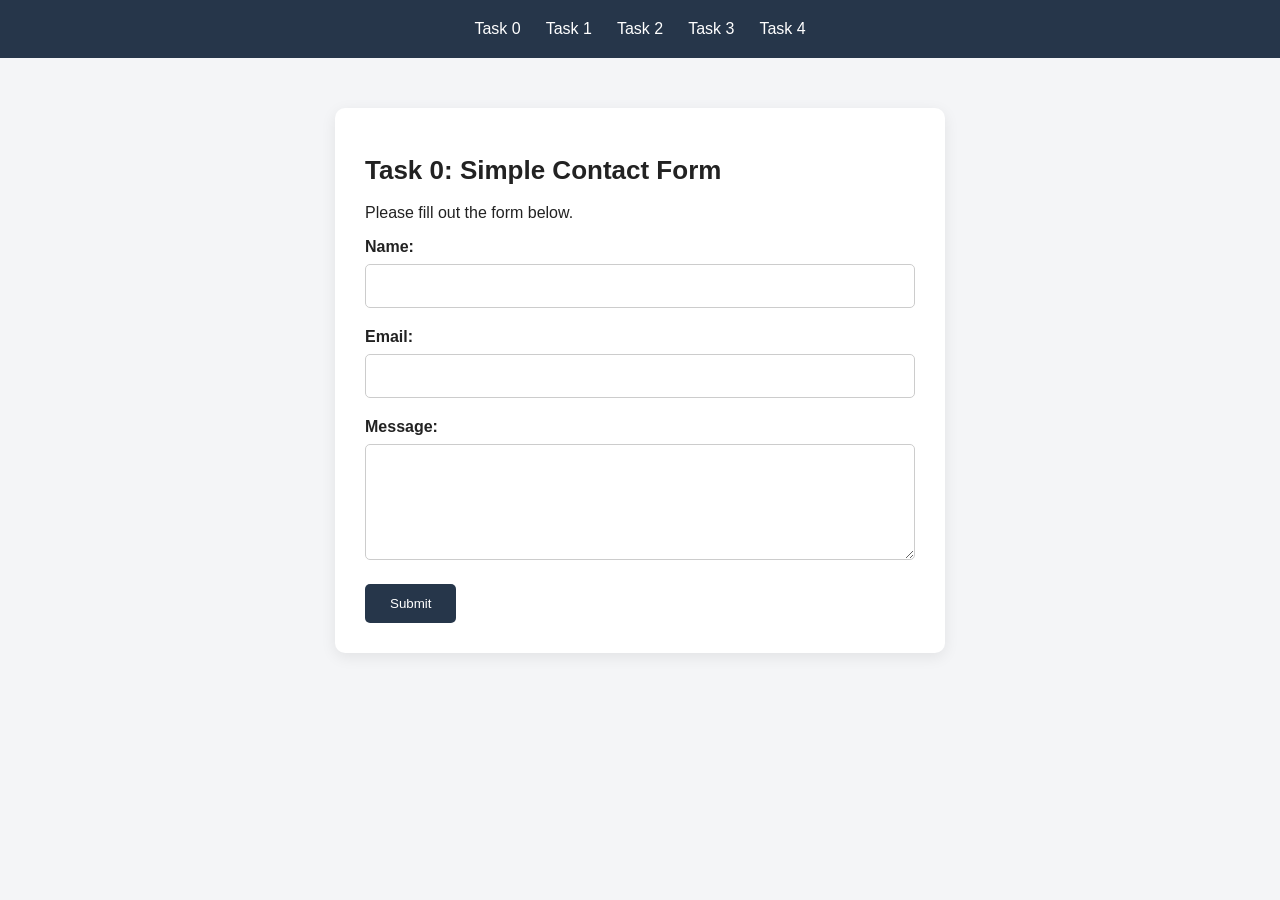
==== index.html @ 75892536 "add index.html and style.css" ====
<!DOCTYPE html>
<html lang="en">
<head>
    <meta charset="UTF-8">
    <meta name="viewport" content="width=device-width, initial-scale=1.0">
    <title>Task 0 - Simple Contact Form</title>
    <link rel="stylesheet" href="CSS/style.css">
</head>
<body>

    <header>
        <nav class="navbar" aria-label="Main navigation">
            <a href="index.html">Task 0</a>
            <a href="task1.html">Task 1</a>
            <a href="task2.html">Task 2</a>
            <a href="task3.html">Task 3</a>
            <a href="task4.html">Task 4</a>
        </nav>
    </header>

    <main>
        <h1>Task 0: Simple Contact Form</h1>
        <p>Please fill out the form below.</p>

        <form action="#" method="get">
            <div class="form-group">
                <label for="name">Name:</label>
                <input type="text" id="name" name="name">
            </div>

            <div class="form-group">
                <label for="email">Email:</label>
                <input type="email" id="email" name="email">
            </div>

            <div class="form-group">
                <label for="message">Message:</label>
                <textarea id="message" name="message" rows="5"></textarea>
            </div>

            <button type="submit">Submit</button>
        </form>
    </main>

</body>
</html>
---- CSS/style.css ----
body {
    font-family: Arial, sans-serif;
    background-color: #f4f5f7;
    margin: 0;
    color: #222;
}

.navbar {
    background-color: #26364a;
    padding: 20px;
    display: flex;
    justify-content: center;
    gap: 25px;
    flex-wrap: wrap;
}

.navbar a {
    color: white;
    text-decoration: none;
    display: inline-block;
    transition: transform 0.3s ease, color 0.3s ease;
}

.navbar a:hover {
    transform: translateY(-4px);
    color: #d6e8ff;
}

main {
    max-width: 550px;
    margin: 50px auto;
    padding: 30px;
    background-color: white;
    border-radius: 10px;
    box-shadow: 0 4px 15px rgba(0, 0, 0, 0.08);
}

h1 {
    font-size: 26px;
}

.form-group {
    margin-bottom: 20px;
}

label {
    display: block;
    margin-bottom: 8px;
    font-weight: bold;
}

input,
textarea {
    box-sizing: border-box;
    width: 100%;
    padding: 12px;
    border: 1px solid #ccc;
    border-radius: 5px;
    font: inherit;
}

button {
    padding: 12px 25px;
    background-color: #26364a;
    color: white;
    border: none;
    border-radius: 5px;
    cursor: pointer;
}

button:hover {
    background-color: #405978;
}

@media (max-width: 600px) {
    main {
        margin: 20px 12px;
        padding: 20px;
    }
}
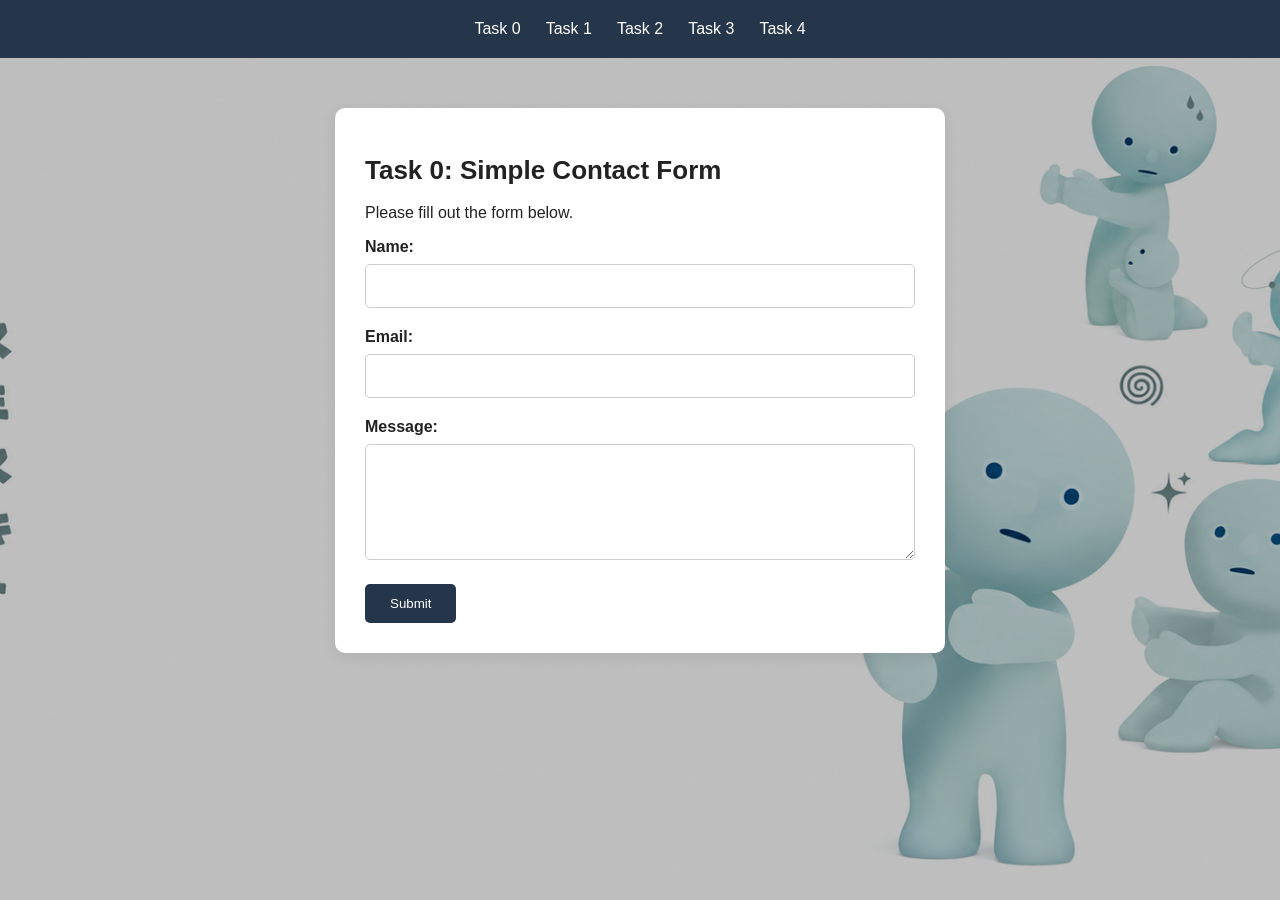
==== commit 8ded170a: "add registration form and implement validation in task4.js; update styles and navigation" ====
--- a/index.html
+++ b/index.html
@@ -1,4 +1,3 @@
-
 <!DOCTYPE html>
 <html lang="en">
 <head>
@@ -10,7 +9,7 @@
 <body>
 
     <header>
-        <nav class="navbar" aria-label="Main navigation">
+        <nav class="task-navbar" aria-label="Main navigation">
             <a href="index.html">Task 0</a>
             <a href="task1.html">Task 1</a>
             <a href="task2.html">Task 2</a>
--- a/CSS/style.css
+++ b/CSS/style.css
@@ -1,12 +1,23 @@
 
 body {
     font-family: Arial, sans-serif;
-    background-color: #f4f5f7;
     margin: 0;
     color: #222;
+
+    background-image: linear-gradient(
+        rgba(0, 0, 0, 0.25),
+        rgba(0, 0, 0, 0.25)
+    ), url("../images/bg_photo.jpg");
+
+    background-size: cover;
+    background-position: center;
+    background-repeat: no-repeat;
+    background-attachment: fixed;
+    min-height: 100vh;
 }
 
-.navbar {
+
+.task-navbar {
     background-color: #26364a;
     padding: 20px;
     display: flex;
@@ -15,14 +26,14 @@
     flex-wrap: wrap;
 }
 
-.navbar a {
+.task-navbar a {
     color: white;
     text-decoration: none;
     display: inline-block;
     transition: transform 0.3s ease, color 0.3s ease;
 }
 
-.navbar a:hover {
+.task-navbar a:hover {
     transform: translateY(-4px);
     color: #d6e8ff;
 }
@@ -79,3 +90,59 @@
         padding: 20px;
     }
 }
+
+.bootstrap-form .form-control {
+    font-family: inherit;
+}
+
+.bootstrap-form .form-label {
+    margin-bottom: 8px;
+}
+
+.bootstrap-form .form-text {
+    font-size: 13px;
+    margin-top: 6px;
+}
+
+.bootstrap-form .btn-primary {
+    background-color: #26364a;
+    border-color: #26364a;
+    transition: transform 0.3s ease, background-color 0.3s ease;
+}
+
+.bootstrap-form .btn-primary:hover {
+    background-color: #405978;
+    border-color: #405978;
+    transform: translateY(-3px);
+}
+
+
+/* Task 4 - Registration Form */
+
+main.registration-page {
+    max-width: 850px;
+}
+
+.registration-form .form-check-input {
+    width: 1em;
+    height: 1em;
+    padding: 0;
+}
+
+.registration-form .form-check-label {
+    display: inline;
+    font-weight: normal;
+}
+
+.registration-form legend {
+    font-size: 16px;
+    font-weight: bold;
+}
+
+.registration-form .validation-group.is-valid .valid-feedback {
+    display: block;
+}
+
+.registration-form .validation-group.is-invalid .invalid-feedback {
+    display: block;
+}
